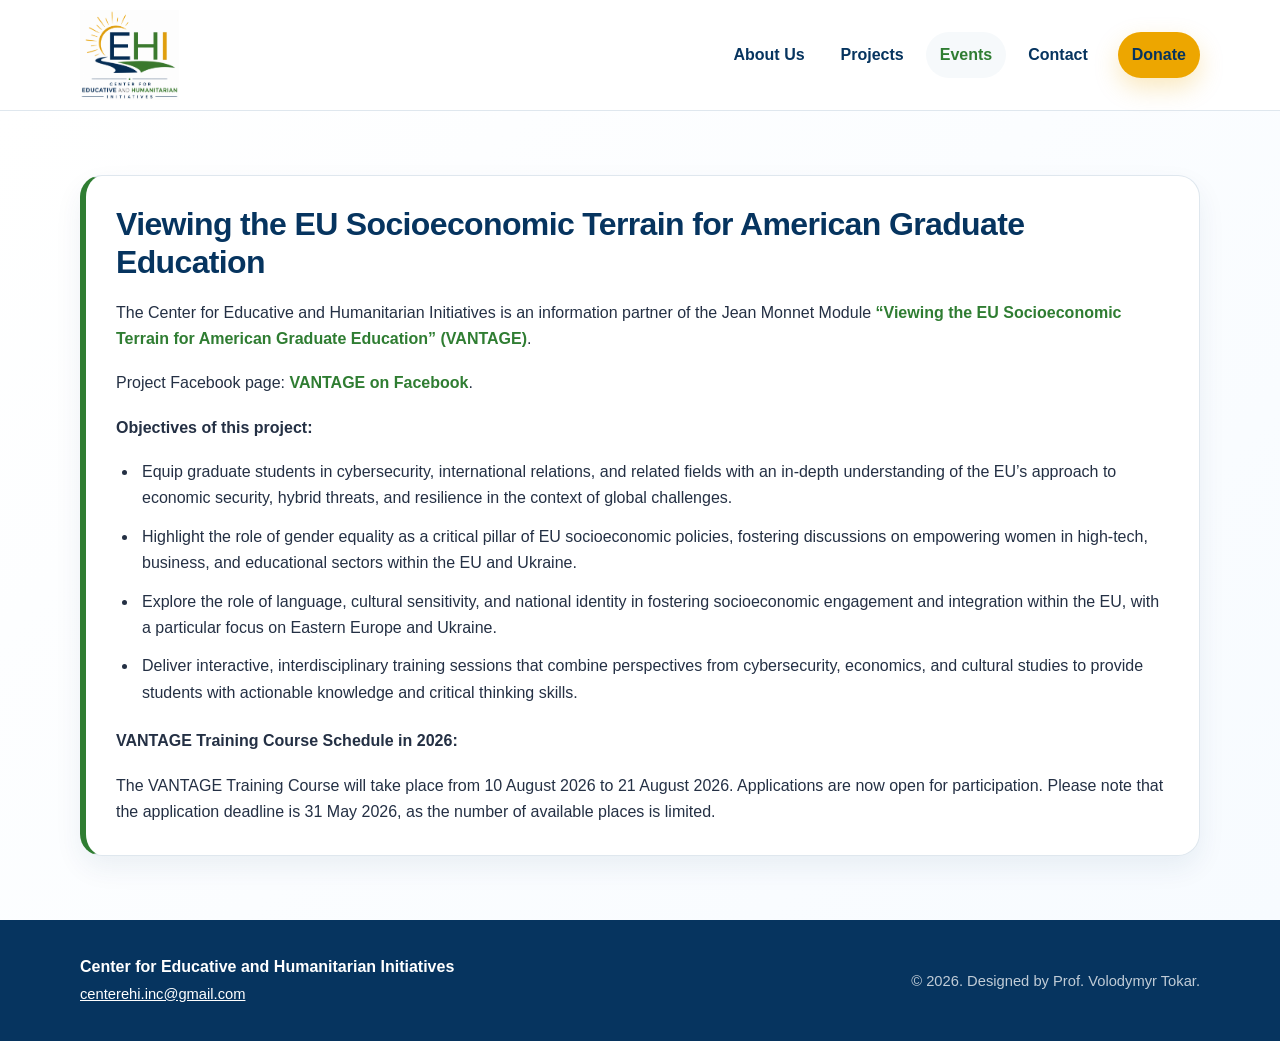
==== events.html @ 1139d822 "Add files via upload" ====
<!doctype html>
<html lang="en">
<head>
  <meta charset="utf-8">
  <meta name="viewport" content="width=device-width, initial-scale=1">
  <meta name="description" content="Events and information partnerships of the Center for Educative and Humanitarian Initiatives.">
  <title>Events | Center for Educative and Humanitarian Initiatives</title>
  <link rel="stylesheet" href="style.css">
</head>
<body>
<header class="site-header">
  <div class="container header-inner">
    <a class="brand" href="index.html" aria-label="Center for Educative and Humanitarian Initiatives home">
      <img src="assets/cehi-logo.png" alt="Center for Educative and Humanitarian Initiatives logo">
    </a>
    <button class="nav-toggle" type="button" aria-label="Open navigation" aria-expanded="false">☰</button>
    <nav class="site-nav" aria-label="Main navigation">
      <a href="index.html">About Us</a>
      <a href="projects.html">Projects</a>
      <a href="events.html" class="active">Events</a>
      <a href="contact.html">Contact</a>
      <a href="#" class="donate-button" data-placeholder="donate">Donate</a>
    </nav>
  </div>
</header>
<main>
  <section class="section"><div class="container">
    <article class="content-card highlight">
      <h2>Viewing the EU Socioeconomic Terrain for American Graduate Education</h2>
      <p>The Center for Educative and Humanitarian Initiatives is an information partner of the Jean Monnet Module <a class="info-link" href="https://tokar1980.github.io/Vantage01/index.html" target="_blank" rel="noopener">“Viewing the EU Socioeconomic Terrain for American Graduate Education” (VANTAGE)</a>.</p>
      <p>Project Facebook page: <a class="info-link" href="https://www.facebook.com/profile.php?id=61563170097810" target="_blank" rel="noopener">VANTAGE on Facebook</a>.</p>
      <p><strong>Objectives of this project:</strong></p>
      <ul class="objectives">
        <li>Equip graduate students in cybersecurity, international relations, and related fields with an in-depth understanding of the EU’s approach to economic security, hybrid threats, and resilience in the context of global challenges.</li>
        <li>Highlight the role of gender equality as a critical pillar of EU socioeconomic policies, fostering discussions on empowering women in high-tech, business, and educational sectors within the EU and Ukraine.</li>
        <li>Explore the role of language, cultural sensitivity, and national identity in fostering socioeconomic engagement and integration within the EU, with a particular focus on Eastern Europe and Ukraine.</li>
        <li>Deliver interactive, interdisciplinary training sessions that combine perspectives from cybersecurity, economics, and cultural studies to provide students with actionable knowledge and critical thinking skills.</li>
      </ul>
      <p><strong>VANTAGE Training Course Schedule in 2026:</strong></p>
      <p>The VANTAGE Training Course will take place from 10 August 2026 to 21 August 2026. Applications are now open for participation. Please note that the application deadline is 31 May 2026, as the number of available places is limited.</p>
    </article>
  </div></section>
</main>
<footer class="footer">
  <div class="container footer-inner">
    <div>
      <strong>Center for Educative and Humanitarian Initiatives</strong><br>
      <a class="small" href="mailto:centerehi.inc@gmail.com">centerehi.inc@gmail.com</a>
    </div>
    <div class="small">© 2026. Designed by Prof. Volodymyr Tokar.</div>
  </div>
</footer>
<script src="script.js"></script>
</body>
</html>
---- style.css ----
:root {
  --blue: #06345f;
  --green: #2f7d32;
  --orange: #eda600;
  --white: #ffffff;
  --soft: #f6f9fb;
  --text: #243044;
  --muted: #667085;
  --border: #dfe7ee;
  --shadow: 0 20px 50px rgba(6, 52, 95, 0.12);
  --radius: 22px;
}

* { box-sizing: border-box; }
html { scroll-behavior: smooth; }
body {
  margin: 0;
  font-family: Arial, Helvetica, sans-serif;
  color: var(--text);
  background: var(--white);
  line-height: 1.65;
}

a { color: inherit; text-decoration: none; }
a:hover { color: var(--green); }

.container { width: min(1120px, calc(100% - 36px)); margin: 0 auto; }
.site-header { position: sticky; top: 0; z-index: 1000; background: rgba(255,255,255,0.96); backdrop-filter: blur(12px); border-bottom: 1px solid var(--border); }
.header-inner { min-height: 110px; display: flex; align-items: center; justify-content: space-between; gap: 24px; }
.brand { flex: 1 1 auto; min-width: 180px; display: flex; align-items: center; }
.brand img { width: min(100%, 420px); height: 90px; object-fit: contain; object-position: left center; display: block; }
.nav-toggle { display: none; border: 0; background: var(--blue); color: var(--white); border-radius: 12px; padding: 10px 12px; font-size: 1.1rem; cursor: pointer; }
.site-nav { display: flex; align-items: center; gap: 8px; }
.site-nav a { padding: 10px 14px; border-radius: 999px; font-weight: 700; color: var(--blue); }
.site-nav a.active, .site-nav a:hover { background: var(--soft); color: var(--green); }
.donate-button { margin-left: 8px; background: var(--orange) !important; color: var(--blue) !important; box-shadow: 0 10px 24px rgba(237,166,0,0.25); }

main { background: linear-gradient(135deg, #ffffff 0%, #f7fbff 100%); }
.section { padding: 64px 0; }
.content-layout { display: grid; grid-template-columns: 1fr; gap: 24px; }
.content-card { background: var(--white); border: 1px solid var(--border); border-radius: var(--radius); padding: 30px; box-shadow: 0 12px 28px rgba(6,52,95,0.07); }
.highlight { border-left: 6px solid var(--green); }
h1, h2, h3 { line-height: 1.18; margin: 0 0 18px; color: var(--blue); }
h1 { font-size: clamp(2.2rem, 4vw, 3.4rem); letter-spacing: -0.035em; }
h2 { font-size: clamp(1.7rem, 2.5vw, 2.4rem); letter-spacing: -0.02em; }
h3 { font-size: 1.25rem; }
p { margin: 0 0 18px; }
p:last-child { margin-bottom: 0; }
.lead { font-size: 1.15rem; color: var(--muted); max-width: 760px; }
.project-title { color: var(--green); }
.objectives { display: grid; gap: 12px; margin: 16px 0 22px; padding-left: 22px; }
.objectives li { padding-left: 4px; }
.contact-box { display: grid; grid-template-columns: 1fr 1fr; gap: 18px; }
.info-link { color: var(--green); font-weight: 800; word-break: break-word; }
.icon { width: 54px; height: 54px; border-radius: 16px; display: grid; place-items: center; margin-bottom: 18px; background: linear-gradient(135deg, rgba(6,52,95,0.09), rgba(47,125,50,0.12)); font-size: 1.8rem; }
.footer { padding: 34px 0; background: var(--blue); color: var(--white); }
.footer-inner { display: flex; justify-content: space-between; gap: 20px; flex-wrap: wrap; align-items: center; }
.footer a { color: var(--white); text-decoration: underline; }
.small { color: rgba(255,255,255,0.75); font-size: 0.92rem; }

@media (max-width: 920px) { .contact-box { grid-template-columns: 1fr; } }
@media (max-width: 760px) {
  .header-inner { min-height: 86px; }
  .brand img { width: min(100%, 260px); height: 70px; }
  .nav-toggle { display: block; }
  .site-nav { position: absolute; left: 18px; right: 18px; top: 82px; display: none; flex-direction: column; align-items: stretch; background: var(--white); border: 1px solid var(--border); border-radius: 18px; padding: 12px; box-shadow: var(--shadow); }
  .site-nav.open { display: flex; }
  .site-nav a { text-align: center; }
  .donate-button { margin-left: 0; }
  .section { padding: 44px 0; }
}
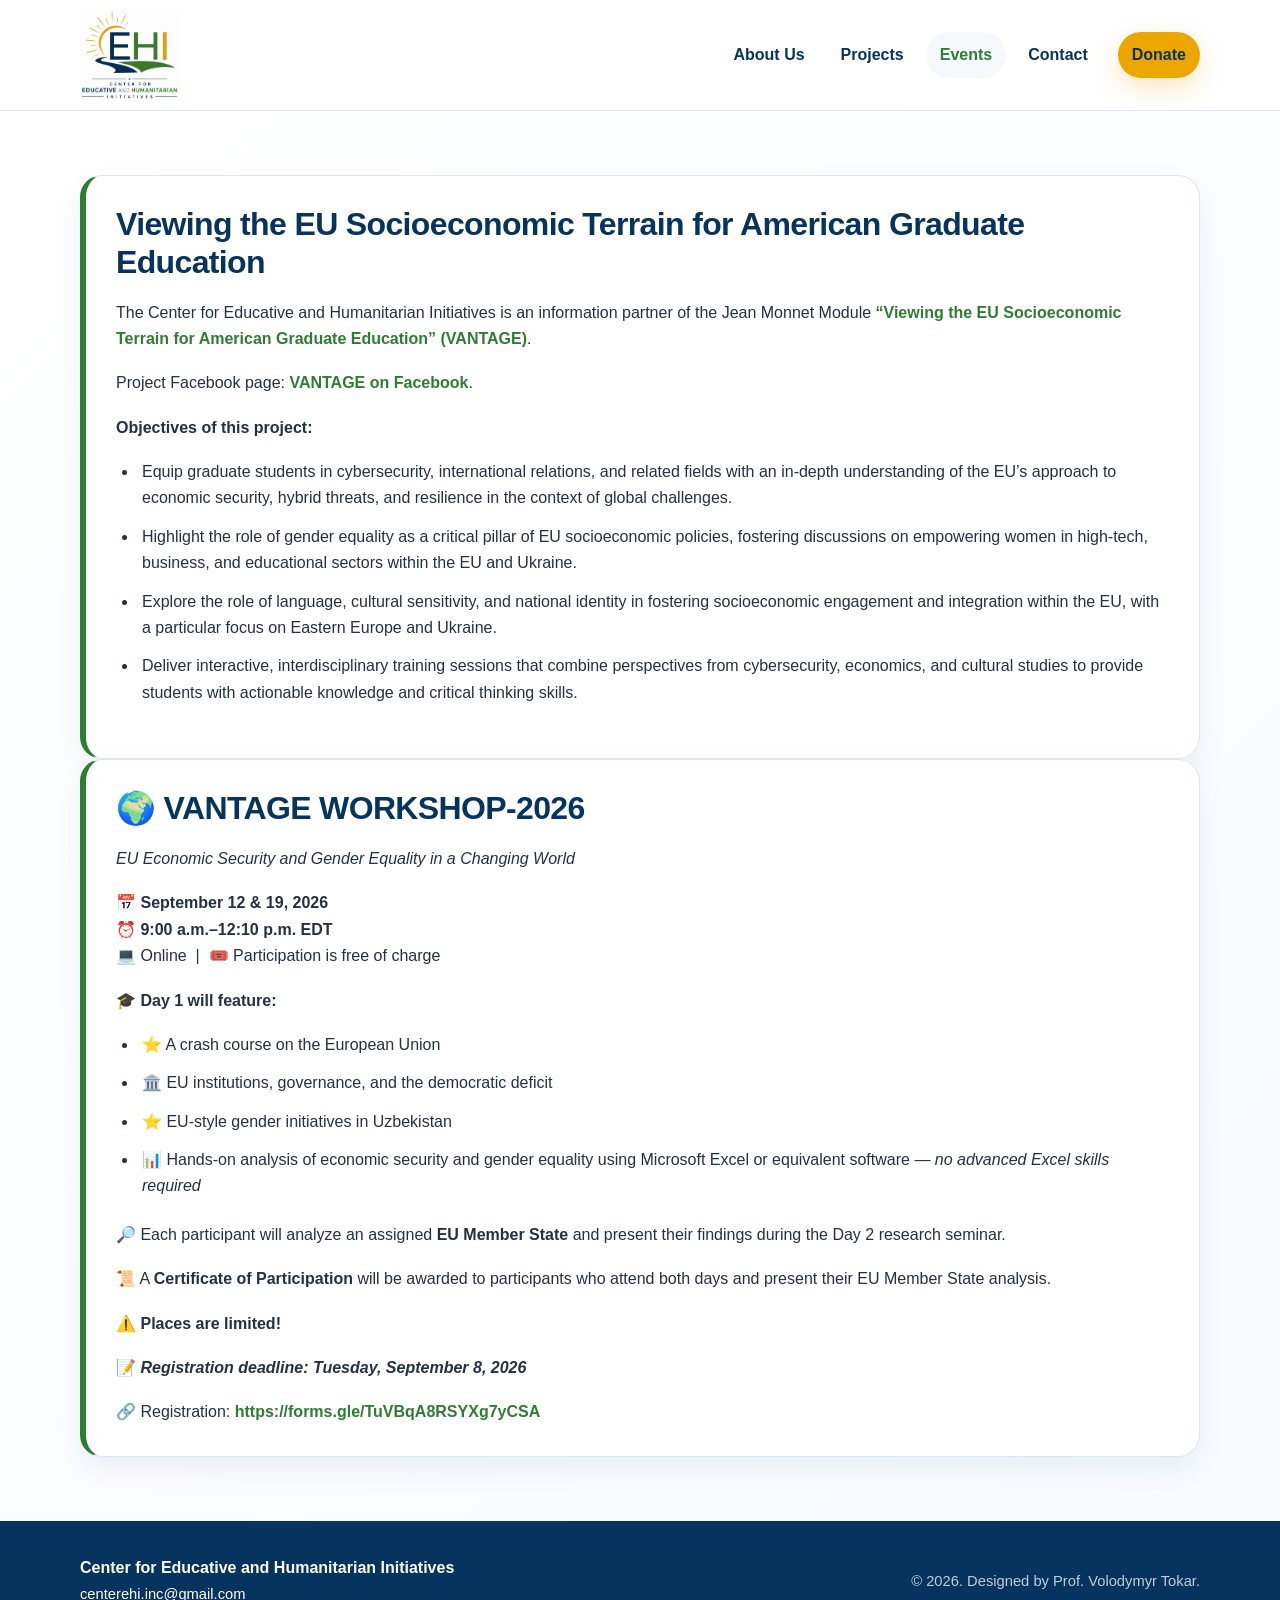
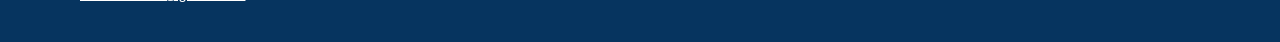
==== commit 42cd54bb: "Update events.html" ====
--- a/events.html
+++ b/events.html
@@ -36,9 +36,55 @@
         <li>Explore the role of language, cultural sensitivity, and national identity in fostering socioeconomic engagement and integration within the EU, with a particular focus on Eastern Europe and Ukraine.</li>
         <li>Deliver interactive, interdisciplinary training sessions that combine perspectives from cybersecurity, economics, and cultural studies to provide students with actionable knowledge and critical thinking skills.</li>
       </ul>
-      <p><strong>VANTAGE Training Course Schedule in 2026:</strong></p>
-      <p>The VANTAGE Training Course will take place from 10 August 2026 to 21 August 2026. Applications are now open for participation. Please note that the application deadline is 31 May 2026, as the number of available places is limited.</p>
-    </article>
+      </article>
+    <article class="content-card highlight">
+  <h2>🌍 VANTAGE WORKSHOP-2026</h2>
+
+  <p>
+    <em>EU Economic Security and Gender Equality in a Changing World</em>
+  </p>
+
+  <p>
+    📅 <strong>September 12 &amp; 19, 2026</strong><br>
+    ⏰ <strong>9:00 a.m.–12:10 p.m. EDT</strong><br>
+    💻 Online &nbsp;|&nbsp; 🎟️ Participation is free of charge
+  </p>
+
+  <p><strong>🎓 Day 1 will feature:</strong></p>
+
+  <ul class="objectives">
+    <li>⭐ A crash course on the European Union</li>
+    <li>🏛️ EU institutions, governance, and the democratic deficit</li>
+    <li>⭐ EU-style gender initiatives in Uzbekistan</li>
+    <li>📊 Hands-on analysis of economic security and gender equality using Microsoft Excel or equivalent software — <em>no advanced Excel skills required</em></li>
+  </ul>
+
+  <p>
+    🔎 Each participant will analyze an assigned <strong>EU Member State</strong> and present their findings during the Day 2 research seminar.
+  </p>
+
+  <p>
+    📜 A <strong>Certificate of Participation</strong> will be awarded to participants who attend both days and present their EU Member State analysis.
+  </p>
+
+  <p>
+    ⚠️ <strong>Places are limited!</strong>
+  </p>
+
+  <p>
+    📝 <strong><em>Registration deadline: Tuesday, September 8, 2026</em></strong>
+  </p>
+
+  <p>
+    🔗 Registration:
+    <a class="info-link"
+       href="https://forms.gle/TuVBqA8RSYXg7yCSA"
+       target="_blank"
+       rel="noopener">
+      https://forms.gle/TuVBqA8RSYXg7yCSA
+    </a>
+  </p>
+</article>
   </div></section>
 </main>
 <footer class="footer">
